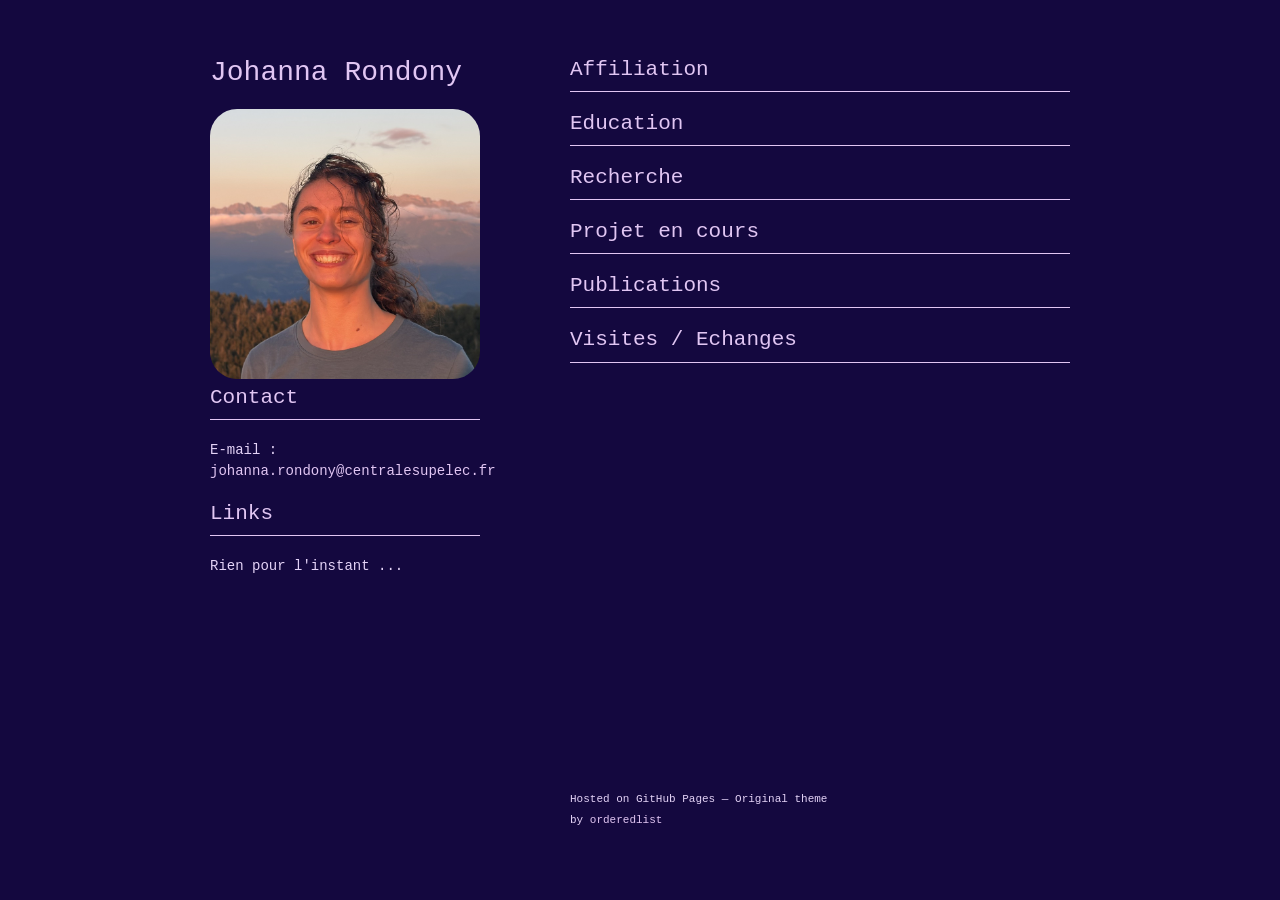
==== index.html @ 5a746d0a "bord de l'image arrondie" ====
<!doctype html>
<html>
  <head>
    <meta charset="utf-8">
    <meta http-equiv="X-UA-Compatible" content="chrome=1">
    <title>Johanna Rondony</title>

    <link rel="stylesheet" href="stylesheets/styles.css">
    <link rel="stylesheet" href="stylesheets/pygment_trac.css">
    <meta name="viewport" content="width=device-width">
    <!--[if lt IE 9]>
    <script src="//html5shiv.googlecode.com/svn/trunk/html5.js"></script>
    <![endif]-->
  </head>
  <body>
    <div class="wrapper">
      <header>
        <h1>Johanna Rondony</h1>

        <img src="jojo.jpeg" style="border-radius: 10%;">

        <h2>Contact</h2>

        <p>E-mail : <br>
        <a href="mailto:johanna.rondony@centralesupelec.fr">johanna.rondony@centralesupelec.fr</a></p>
        
        <h2>Links</h2>
        <p> Rien pour l'instant ...</p>
      </header>
      <section>
        <h2>Affiliation</h2>

        

        <h2>Education</h2>


        <h2>Recherche</h2>


        <h2>Projet en cours</h2>

        <h2>Publications</h2>

        <h2>Visites / Echanges</h2>

        <footer>
          <p><small>Hosted on GitHub Pages &mdash; Original theme by <a href="https://github.com/orderedlist">orderedlist</a></small></p>
        </footer>
      </section>
    </div>
    <script src="javascripts/scale.fix.js"></script>
  </body>
</html>
---- stylesheets/styles.css ----
body {
  background-color: #14083f;
  padding:50px;
  font: 14px/1.5 Monaco, 'Courier New', Courier, monospace, -apple-system, BlinkMacSystemFont, "Segoe UI", Roboto, Oxygen, Ubuntu, Cantarell, "Fira Sans", "Droid Sans", "Helvetica Neue", Arial, sans-serif;
  color:#e4d3f7;
  font-weight:400;
}

h1, h2, h3, h4, h5, h6 {
  color:#e1c6f3;
  margin:0 0 20px;
}

p, ul, ol, table, pre, dl {
  margin:0 0 20px;
}

h1, h2, h3 {
  line-height:1.1;
}

h1 {
  font-size:28px;
  font-weight: 500;
}

h2 {
  color:#e1c6f3;
  font-weight: 500;
}
h2::after {
  content: '';
  display: block;
  width: 100%;
  height: 1px;
  background-color: #e1c6f3;
  margin-top: 10px;
}


h3, h4, h5, h6 {
  color:#e1c6f3;
  font-weight: 500;
}

a {
  color:#e1c6f3;
  text-decoration:none;
}

a:hover {
  color:#e1c6f3;
}

a small {
  font-size:11px;
  color:#e1c6f3;
  margin-top:-0.3em;
  display:block;
}

a:hover small {
  color:#e1c6f3;
}

.wrapper {
  width:860px;
  margin:0 auto;
}

blockquote {
  border-left:1px solid #e5e5e5;
  margin:0;
  padding:0 0 0 20px;
  font-style:italic;
}

code, pre {
  font-family:Monaco, Bitstream Vera Sans Mono, Lucida Console, Terminal, Consolas, Liberation Mono, DejaVu Sans Mono, Courier New, monospace;
  color:#333;
}

pre {
  padding:8px 15px;
  background: #f8f8f8;
  border-radius:5px;
  border:1px solid #e5e5e5;
  overflow-x: auto;
}

table {
  width:100%;
  border-collapse:collapse;
}

th, td {
  text-align:left;
  padding:5px 10px;
  border-bottom:1px solid #e5e5e5;
}

dt {
  color:#444;
  font-weight:500;
}

th {
  color:#444;
}

img {
  max-width:100%;
}

header {
  width:270px;
  float:left;
  position:fixed;
  -webkit-font-smoothing:subpixel-antialiased;
}

header ul {
  list-style:none;
  height:40px;
  padding:0;
  background: #f4f4f4;
  border-radius:5px;
  border:1px solid #e0e0e0;
  width:270px;
}

header li {
  width:89px;
  float:left;
  border-right:1px solid #e0e0e0;
  height:40px;
}

header li:first-child a {
  border-radius:5px 0 0 5px;
}

header li:last-child a {
  border-radius:0 5px 5px 0;
}

header ul a {
  line-height:1;
  font-size:11px;
  color:#999;
  display:block;
  text-align:center;
  padding-top:6px;
  height:34px;
}

header ul a:hover {
  color:#999;
}

header ul a:active {
  background-color:#f0f0f0;
}

strong {
  color:#222;
  font-weight:500;
}

header ul li + li + li {
  border-right:none;
  width:89px;
}

header ul a strong {
  font-size:14px;
  display:block;
  color:#222;
}

section {
  width:500px;
  float:right;
  padding-bottom:50px;
}

small {
  font-size:11px;
}

hr {
  border:0;
  background:#e5e5e5;
  height:1px;
  margin:0 0 20px;
}

footer {
  width:270px;
  float:left;
  position:fixed;
  bottom:50px;
  -webkit-font-smoothing:subpixel-antialiased;
}

@media print, screen and (max-width: 960px) {

  div.wrapper {
    width:auto;
    margin:0;
  }

  header, section, footer {
    float:none;
    position:static;
    width:auto;
  }

  header {
    padding-right:320px;
  }

  section {
    border:1px solid #e5e5e5;
    border-width:1px 0;
    padding:20px 0;
    margin:0 0 20px;
  }

  header a small {
    display:inline;
  }

  header ul {
    position:absolute;
    right:50px;
    top:52px;
  }
}

@media print, screen and (max-width: 720px) {
  body {
    word-wrap:break-word;
  }

  header {
    padding:0;
  }

  header ul, header p.view {
    position:static;
  }

  pre, code {
    word-wrap:normal;
  }
}

@media print, screen and (max-width: 480px) {
  body {
    padding:15px;
  }

  header ul {
    width:99%;
  }

  header li, header ul li + li + li {
    width:33%;
  }
}

@media print {
  body {
    padding:0.4in;
    font-size:12pt;
    color:#444;
  }
}
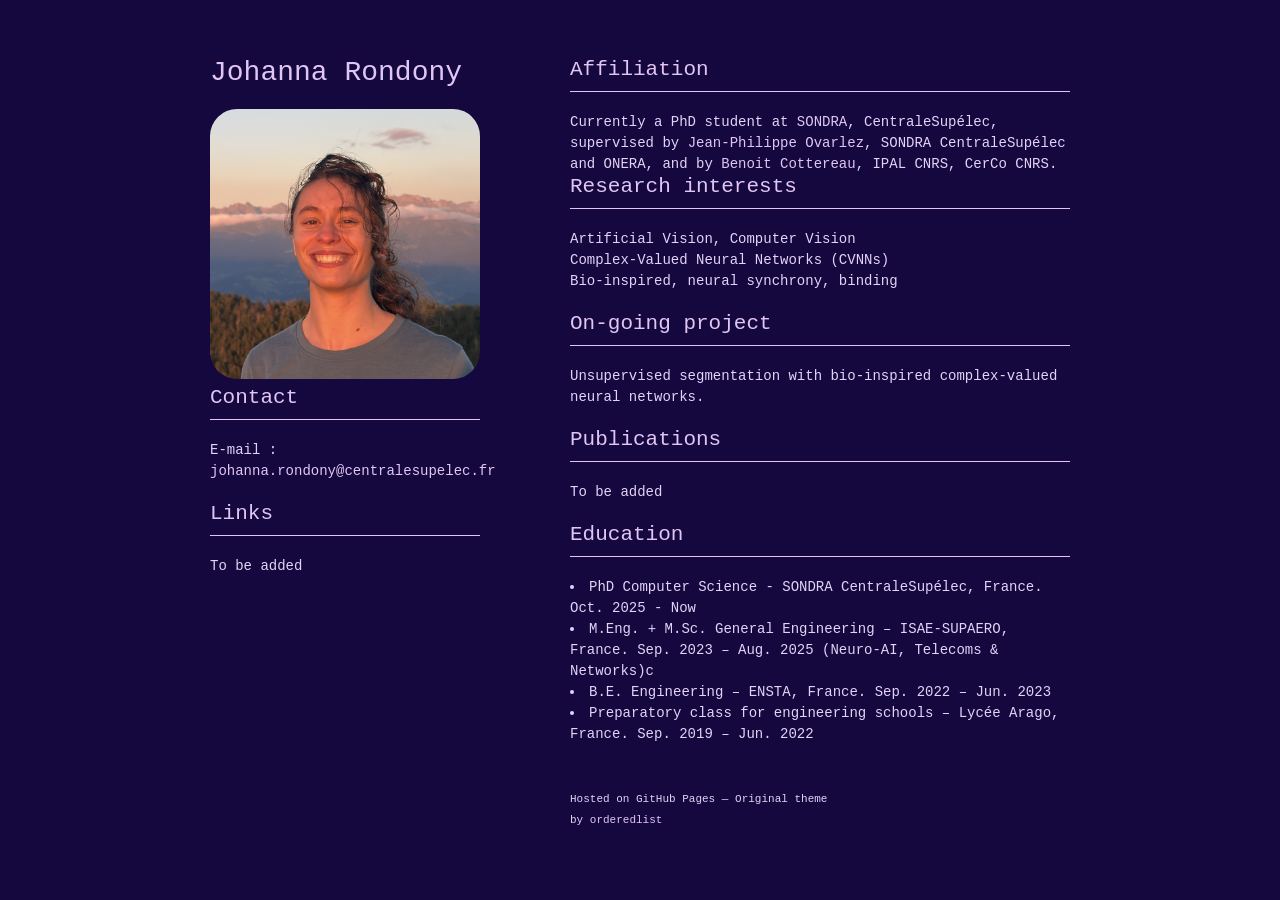
==== commit f41e5da2: "content added" ====
--- a/index.html
+++ b/index.html
@@ -25,24 +25,33 @@
         <a href="mailto:johanna.rondony@centralesupelec.fr">johanna.rondony@centralesupelec.fr</a></p>
         
         <h2>Links</h2>
-        <p> Rien pour l'instant ...</p>
+        <p>To be added</p>
       </header>
       <section>
         <h2>Affiliation</h2>
+        Currently a PhD student at <a href="https://sondra.fr">SONDRA</a>, CentraleSupélec, 
+        supervised by <a href="https://www.jeanphilippeovarlez.com/index.html">Jean-Philippe Ovarlez</a>, SONDRA CentraleSupélec and ONERA,
+        and by <a href="https://ipal.cnrs.fr/benoit-cottereau-personal-page/">Benoit Cottereau</a>, IPAL CNRS, CerCo CNRS.
 
-        
+        <h2>Research interests</h2>
+        <p>Artificial Vision, Computer Vision <br>
+          Complex-Valued Neural Networks (CVNNs) <br>
+        Bio-inspired, neural synchrony, binding</p>
+
+        <h2>On-going project</h2>
+        <p>Unsupervised segmentation with bio-inspired complex-valued neural networks.</p>
+
+        <h2>Publications</h2>
+        <p>To be added</p>
 
         <h2>Education</h2>
-
-
-        <h2>Recherche</h2>
-
-
-        <h2>Projet en cours</h2>
-
-        <h2>Publications</h2>
-
-        <h2>Visites / Echanges</h2>
+        <uvl>
+          <li>PhD Computer Science - SONDRA CentraleSupélec, France. Oct. 2025 - Now</li>
+          <li>M.Eng. + M.Sc. General Engineering – ISAE-SUPAERO, France. Sep. 2023 – Aug. 2025
+            (Neuro-AI, Telecoms & Networks)c</li>
+          <li>B.E. Engineering – ENSTA, France. Sep. 2022 – Jun. 2023</li>
+          <li>Preparatory class for engineering schools – Lycée Arago, France. Sep. 2019 – Jun. 2022</li>
+        </uvl>
 
         <footer>
           <p><small>Hosted on GitHub Pages &mdash; Original theme by <a href="https://github.com/orderedlist">orderedlist</a></small></p>
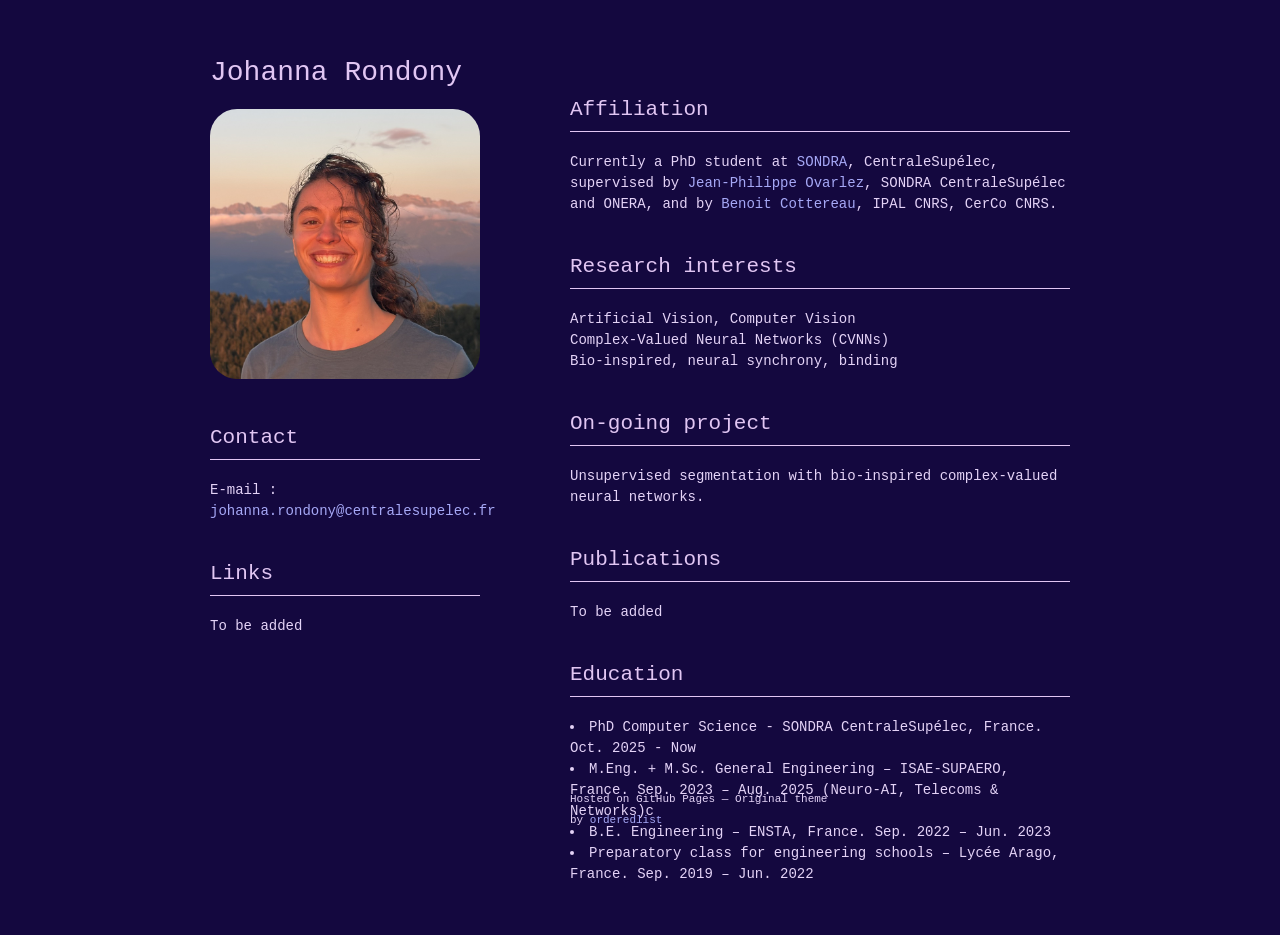
==== commit 3f9c450e: "favicon, couleur url, espacement" ====
--- a/index.html
+++ b/index.html
@@ -8,6 +8,7 @@
     <link rel="stylesheet" href="stylesheets/styles.css">
     <link rel="stylesheet" href="stylesheets/pygment_trac.css">
     <meta name="viewport" content="width=device-width">
+    <link rel="shortcut icon" type="image/x-icon" href="/favicon.ico">
     <!--[if lt IE 9]>
     <script src="//html5shiv.googlecode.com/svn/trunk/html5.js"></script>
     <![endif]-->
--- a/stylesheets/styles.css
+++ b/stylesheets/styles.css
@@ -27,6 +27,7 @@
 h2 {
   color:#e1c6f3;
   font-weight: 500;
+  margin-top: 40px;
 }
 h2::after {
   content: '';
@@ -44,12 +45,12 @@
 }
 
 a {
-  color:#e1c6f3;
+  color:#a6a8f6;
   text-decoration:none;
 }
 
 a:hover {
-  color:#e1c6f3;
+  color:#a6a8f6;
 }
 
 a small {
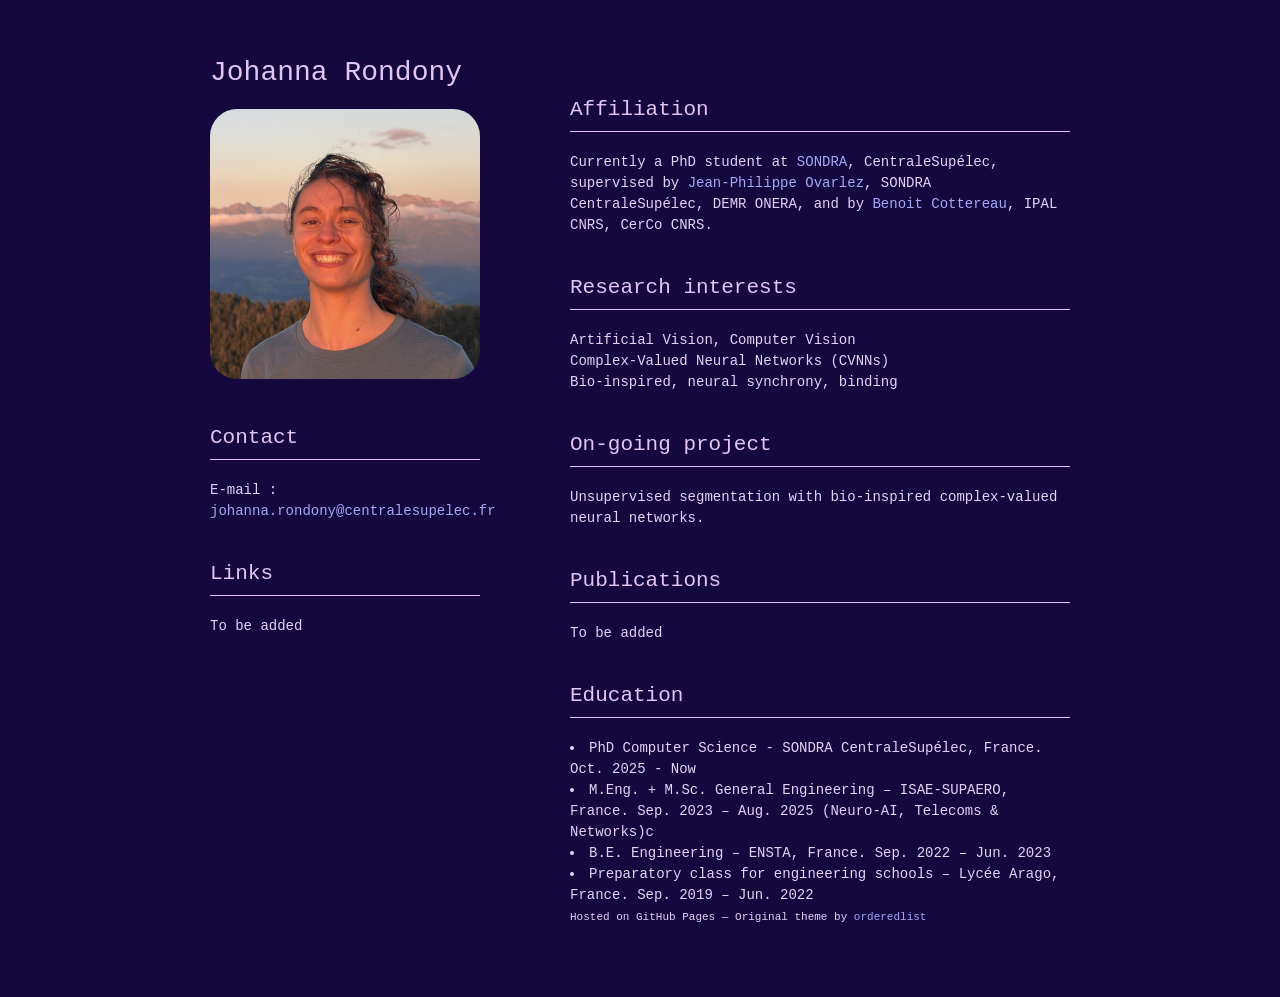
==== commit 3c6e67f7: "plus de footer" ====
--- a/index.html
+++ b/index.html
@@ -31,7 +31,7 @@
       <section>
         <h2>Affiliation</h2>
         Currently a PhD student at <a href="https://sondra.fr">SONDRA</a>, CentraleSupélec, 
-        supervised by <a href="https://www.jeanphilippeovarlez.com/index.html">Jean-Philippe Ovarlez</a>, SONDRA CentraleSupélec and ONERA,
+        supervised by <a href="https://www.jeanphilippeovarlez.com/index.html">Jean-Philippe Ovarlez</a>, SONDRA CentraleSupélec, DEMR ONERA,
         and by <a href="https://ipal.cnrs.fr/benoit-cottereau-personal-page/">Benoit Cottereau</a>, IPAL CNRS, CerCo CNRS.
 
         <h2>Research interests</h2>
@@ -54,9 +54,7 @@
           <li>Preparatory class for engineering schools – Lycée Arago, France. Sep. 2019 – Jun. 2022</li>
         </uvl>
 
-        <footer>
-          <p><small>Hosted on GitHub Pages &mdash; Original theme by <a href="https://github.com/orderedlist">orderedlist</a></small></p>
-        </footer>
+        <p><small>Hosted on GitHub Pages &mdash; Original theme by <a href="https://github.com/orderedlist">orderedlist</a></small></p>
       </section>
     </div>
     <script src="javascripts/scale.fix.js"></script>
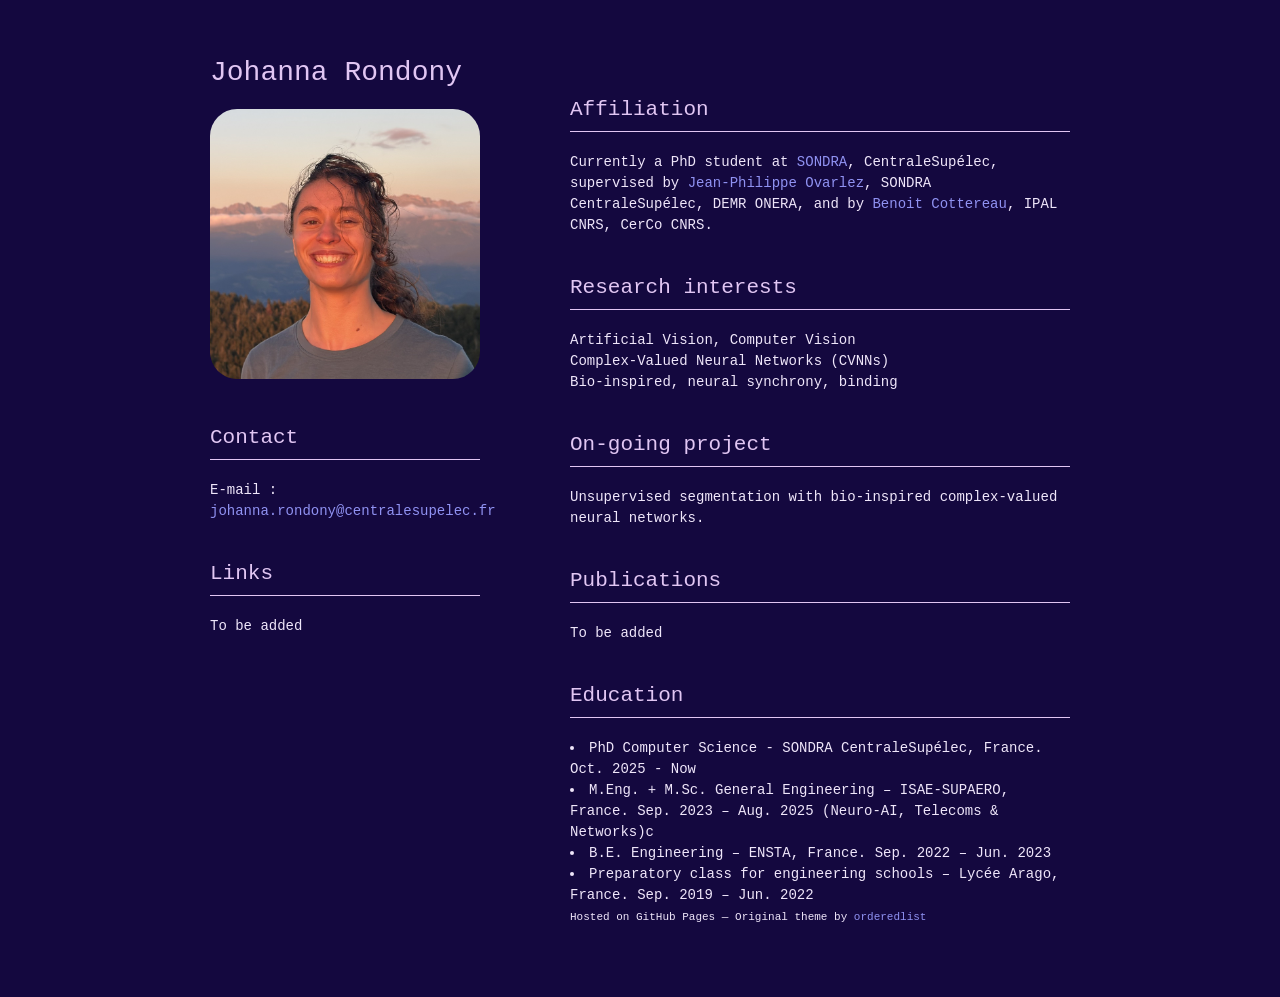
==== commit 8eeecdea: "des icones" ====
--- a/index.html
+++ b/index.html
@@ -9,6 +9,10 @@
     <link rel="stylesheet" href="stylesheets/pygment_trac.css">
     <meta name="viewport" content="width=device-width">
     <link rel="shortcut icon" type="image/x-icon" href="/favicon.ico">
+    <link rel="apple-touch-icon" href="/apple-touch-icon.png"> 
+    <link rel="icon" type="image/png" sizes="32x32" href="/favicon-32x32.png">
+    <link rel="icon" type="image/png" sizes="16x16" href="/favicon-16x16.png">
+    <link rel="manifest" href="/site.webmanifest">
     <!--[if lt IE 9]>
     <script src="//html5shiv.googlecode.com/svn/trunk/html5.js"></script>
     <![endif]-->
@@ -30,9 +34,9 @@
       </header>
       <section>
         <h2>Affiliation</h2>
-        Currently a PhD student at <a href="https://sondra.fr">SONDRA</a>, CentraleSupélec, 
+        <p>Currently a PhD student at <a href="https://sondra.fr">SONDRA</a>, CentraleSupélec, 
         supervised by <a href="https://www.jeanphilippeovarlez.com/index.html">Jean-Philippe Ovarlez</a>, SONDRA CentraleSupélec, DEMR ONERA,
-        and by <a href="https://ipal.cnrs.fr/benoit-cottereau-personal-page/">Benoit Cottereau</a>, IPAL CNRS, CerCo CNRS.
+        and by <a href="https://ipal.cnrs.fr/benoit-cottereau-personal-page/">Benoit Cottereau</a>, IPAL CNRS, CerCo CNRS.</p>
 
         <h2>Research interests</h2>
         <p>Artificial Vision, Computer Vision <br>
--- a/stylesheets/styles.css
+++ b/stylesheets/styles.css
@@ -2,7 +2,7 @@
   background-color: #14083f;
   padding:50px;
   font: 14px/1.5 Monaco, 'Courier New', Courier, monospace, -apple-system, BlinkMacSystemFont, "Segoe UI", Roboto, Oxygen, Ubuntu, Cantarell, "Fira Sans", "Droid Sans", "Helvetica Neue", Arial, sans-serif;
-  color:#e4d3f7;
+  color:#efe6fa;
   font-weight:400;
 }
 
@@ -45,23 +45,23 @@
 }
 
 a {
-  color:#a6a8f6;
+  color:#9092f2;
   text-decoration:none;
 }
 
 a:hover {
-  color:#a6a8f6;
+  color:#9092f2;
 }
 
 a small {
   font-size:11px;
-  color:#e1c6f3;
+  color:#9092f2;
   margin-top:-0.3em;
   display:block;
 }
 
 a:hover small {
-  color:#e1c6f3;
+  color:#9092f2;
 }
 
 .wrapper {
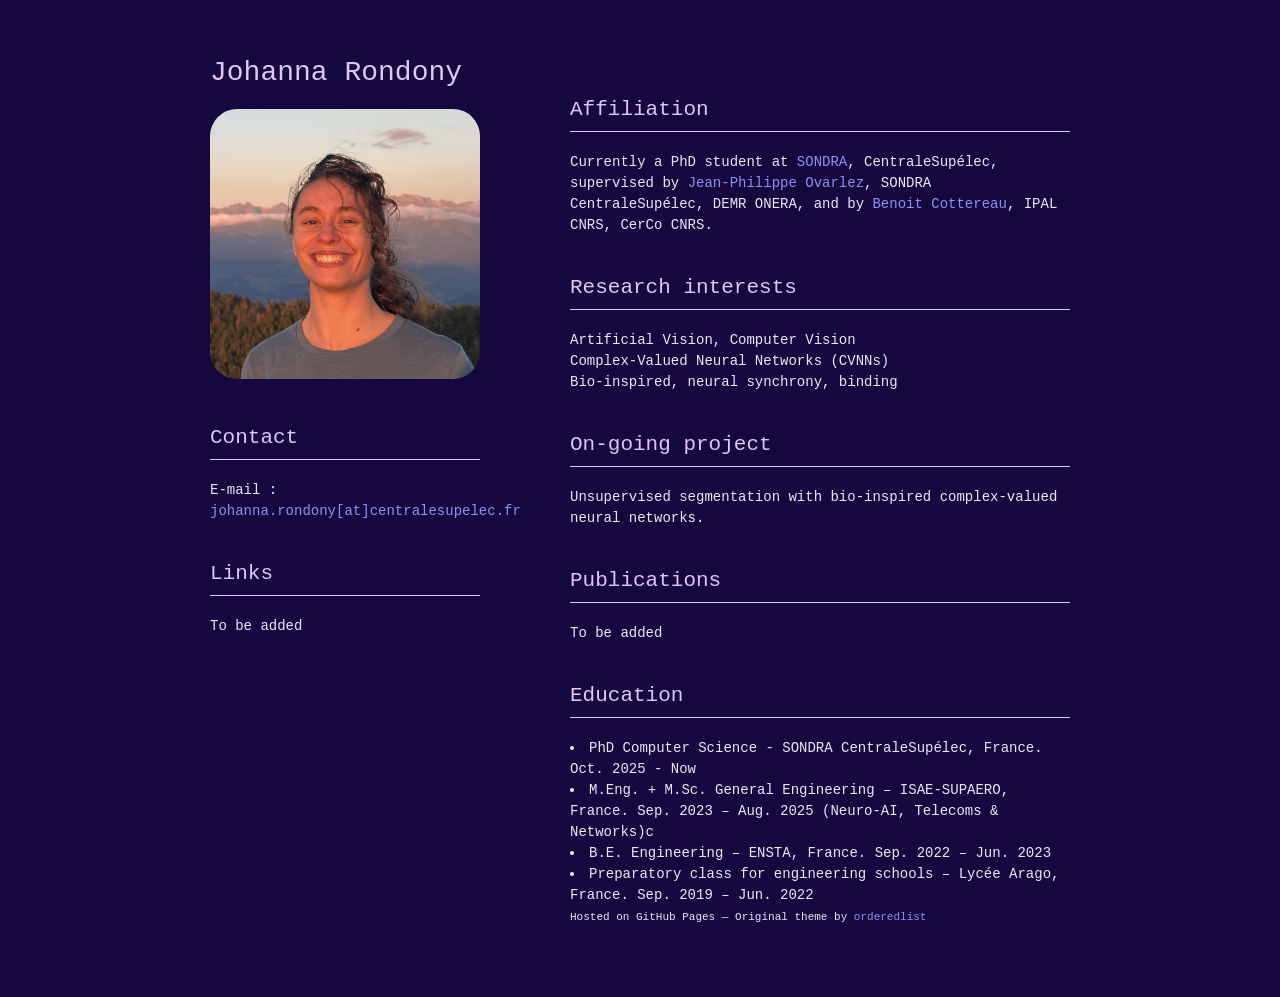
==== commit 411327d9: "addresse mail" ====
--- a/index.html
+++ b/index.html
@@ -27,7 +27,7 @@
         <h2>Contact</h2>
 
         <p>E-mail : <br>
-        <a href="mailto:johanna.rondony@centralesupelec.fr">johanna.rondony@centralesupelec.fr</a></p>
+        <a href="mailto:johanna.rondony@centralesupelec.fr">johanna.rondony[at]centralesupelec.fr</a></p>
         
         <h2>Links</h2>
         <p>To be added</p>
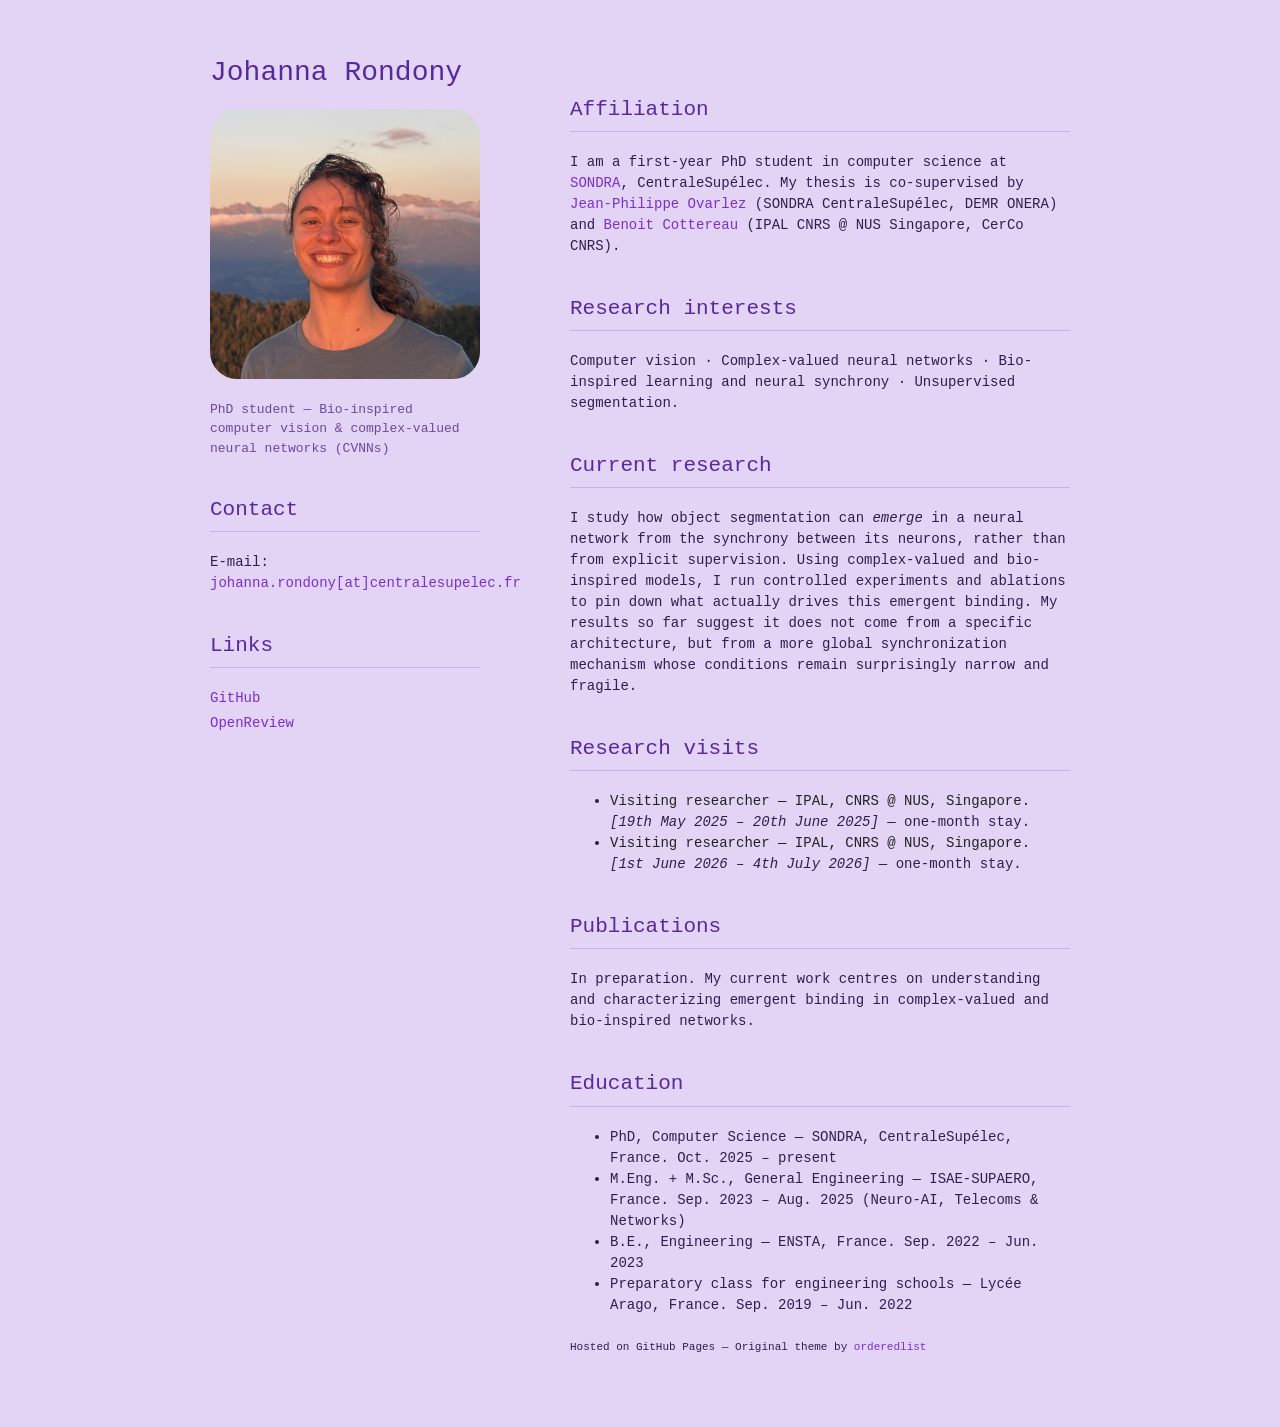
==== commit 66c6e9be: "Redesign content, light purple theme, and add SEO/discoverability - Light lilac theme, plain (un-box" ====
--- a/index.html
+++ b/index.html
@@ -1,15 +1,51 @@
 <!doctype html>
-<html>
+<html lang="en">
   <head>
     <meta charset="utf-8">
     <meta http-equiv="X-UA-Compatible" content="chrome=1">
-    <title>Johanna Rondony</title>
+    <title>Johanna Rondony — PhD student, bio-inspired computer vision</title>
+    <meta name="description" content="Johanna Rondony is a PhD student at SONDRA, CentraleSupélec, working on bio-inspired and complex-valued neural networks for unsupervised segmentation and neural synchrony, with IPAL CNRS @ NUS Singapore.">
+    <meta name="author" content="Johanna Rondony">
+    <link rel="canonical" href="https://johannardy.github.io/">
+
+    <!-- Open Graph / social link previews -->
+    <meta property="og:type" content="profile">
+    <meta property="og:title" content="Johanna Rondony — PhD student">
+    <meta property="og:description" content="PhD student at SONDRA, CentraleSupélec. Bio-inspired and complex-valued neural networks, neural synchrony, unsupervised segmentation.">
+    <meta property="og:url" content="https://johannardy.github.io/">
+    <meta property="og:image" content="https://johannardy.github.io/jojo.jpeg">
+    <meta name="twitter:card" content="summary">
+
+    <!-- Structured data: tells search engines this page is about a person -->
+    <script type="application/ld+json">
+    {
+      "@context": "https://schema.org",
+      "@type": "Person",
+      "name": "Johanna Rondony",
+      "url": "https://johannardy.github.io/",
+      "image": "https://johannardy.github.io/jojo.jpeg",
+      "jobTitle": "PhD student",
+      "affiliation": {
+        "@type": "Organization",
+        "name": "SONDRA, CentraleSupélec"
+      },
+      "alumniOf": [
+        { "@type": "Organization", "name": "ISAE-SUPAERO" },
+        { "@type": "Organization", "name": "ENSTA" }
+      ],
+      "knowsAbout": ["Computer vision", "Complex-valued neural networks", "Bio-inspired learning", "Neural synchrony", "Unsupervised segmentation"],
+      "sameAs": [
+        "https://github.com/johannardy",
+        "https://openreview.net/profile?id=%7EJohanna_Rondony1"
+      ]
+    }
+    </script>
 
     <link rel="stylesheet" href="stylesheets/styles.css">
     <link rel="stylesheet" href="stylesheets/pygment_trac.css">
     <meta name="viewport" content="width=device-width">
     <link rel="shortcut icon" type="image/x-icon" href="/favicon.ico">
-    <link rel="apple-touch-icon" href="/apple-touch-icon.png"> 
+    <link rel="apple-touch-icon" href="/apple-touch-icon.png">
     <link rel="icon" type="image/png" sizes="32x32" href="/favicon-32x32.png">
     <link rel="icon" type="image/png" sizes="16x16" href="/favicon-16x16.png">
     <link rel="manifest" href="/site.webmanifest">
@@ -22,41 +58,55 @@
       <header>
         <h1>Johanna Rondony</h1>
 
-        <img src="jojo.jpeg" style="border-radius: 10%;">
+        <img src="jojo.jpeg" alt="Johanna Rondony" style="border-radius: 10%;">
+
+        <p class="tagline">PhD student — Bio-inspired computer vision &amp; complex-valued neural networks (CVNNs)</p>
 
         <h2>Contact</h2>
+        <p>E-mail:<br>
+        <a href="mailto:johanna.rondony@centralesupelec.fr">johanna.rondony[at]centralesupelec.fr</a></p>
 
-        <p>E-mail : <br>
-        <a href="mailto:johanna.rondony@centralesupelec.fr">johanna.rondony[at]centralesupelec.fr</a></p>
-        
         <h2>Links</h2>
-        <p>To be added</p>
+        <ul class="links">
+          <li><a href="https://github.com/johannardy">GitHub</a></li>
+          <li><a href="https://openreview.net/profile?id=%7EJohanna_Rondony1">OpenReview</a></li>
+        </ul>
       </header>
       <section>
         <h2>Affiliation</h2>
-        <p>Currently a PhD student at <a href="https://sondra.fr">SONDRA</a>, CentraleSupélec, 
-        supervised by <a href="https://www.jeanphilippeovarlez.com/index.html">Jean-Philippe Ovarlez</a>, SONDRA CentraleSupélec, DEMR ONERA,
-        and by <a href="https://ipal.cnrs.fr/benoit-cottereau-personal-page/">Benoit Cottereau</a>, IPAL CNRS, CerCo CNRS.</p>
+        <p>I am a first-year PhD student in computer science at <a href="https://sondra.fr">SONDRA</a>, CentraleSupélec.
+        My thesis is co-supervised by <a href="https://www.jeanphilippeovarlez.com/index.html">Jean-Philippe Ovarlez</a>
+        (SONDRA CentraleSupélec, DEMR ONERA) and <a href="https://ipal.cnrs.fr/benoit-cottereau-personal-page/">Benoit Cottereau</a>
+        (IPAL CNRS @ NUS Singapore, CerCo CNRS).</p>
 
         <h2>Research interests</h2>
-        <p>Artificial Vision, Computer Vision <br>
-          Complex-Valued Neural Networks (CVNNs) <br>
-        Bio-inspired, neural synchrony, binding</p>
+        <p>Computer vision · Complex-valued neural networks · Bio-inspired learning and neural synchrony · Unsupervised segmentation.</p>
 
-        <h2>On-going project</h2>
-        <p>Unsupervised segmentation with bio-inspired complex-valued neural networks.</p>
+        <h2>Current research</h2>
+        <p>I study how object segmentation can <em>emerge</em> in a neural network from the synchrony between its neurons,
+        rather than from explicit supervision. Using complex-valued and bio-inspired models, I run controlled experiments
+        and ablations to pin down what actually drives this emergent binding. My results so far suggest it does not come
+        from a specific architecture, but from a more global synchronization mechanism whose conditions remain
+        surprisingly narrow and fragile.</p>
+
+        <h2>Research visits</h2>
+        <ul>
+          <li><strong>Visiting researcher — IPAL, CNRS @ NUS, Singapore.</strong> <em>[19th May 2025 – 20th June 2025]</em> — one-month stay.</li>
+          <li><strong>Visiting researcher — IPAL, CNRS @ NUS, Singapore.</strong> <em>[1st June 2026 – 4th July 2026]</em> — one-month stay.</li>
+        </ul>
 
         <h2>Publications</h2>
-        <p>To be added</p>
+        <p>In preparation. My current work centres on understanding and characterizing emergent binding in
+        complex-valued and bio-inspired networks.</p>
 
         <h2>Education</h2>
-        <uvl>
-          <li>PhD Computer Science - SONDRA CentraleSupélec, France. Oct. 2025 - Now</li>
-          <li>M.Eng. + M.Sc. General Engineering – ISAE-SUPAERO, France. Sep. 2023 – Aug. 2025
-            (Neuro-AI, Telecoms & Networks)c</li>
-          <li>B.E. Engineering – ENSTA, France. Sep. 2022 – Jun. 2023</li>
-          <li>Preparatory class for engineering schools – Lycée Arago, France. Sep. 2019 – Jun. 2022</li>
-        </uvl>
+        <ul>
+          <li>PhD, Computer Science — SONDRA, CentraleSupélec, France. Oct. 2025 – present</li>
+          <li>M.Eng. + M.Sc., General Engineering — ISAE-SUPAERO, France. Sep. 2023 – Aug. 2025
+            (Neuro-AI, Telecoms &amp; Networks)</li>
+          <li>B.E., Engineering — ENSTA, France. Sep. 2022 – Jun. 2023</li>
+          <li>Preparatory class for engineering schools — Lycée Arago, France. Sep. 2019 – Jun. 2022</li>
+        </ul>
 
         <p><small>Hosted on GitHub Pages &mdash; Original theme by <a href="https://github.com/orderedlist">orderedlist</a></small></p>
       </section>
--- a/stylesheets/styles.css
+++ b/stylesheets/styles.css
@@ -1,13 +1,13 @@
 body {
-  background-color: #14083f;
+  background-color: #e3d3f5;
   padding:50px;
   font: 14px/1.5 Monaco, 'Courier New', Courier, monospace, -apple-system, BlinkMacSystemFont, "Segoe UI", Roboto, Oxygen, Ubuntu, Cantarell, "Fira Sans", "Droid Sans", "Helvetica Neue", Arial, sans-serif;
-  color:#efe6fa;
+  color:#2d1f4d;
   font-weight:400;
 }
 
 h1, h2, h3, h4, h5, h6 {
-  color:#e1c6f3;
+  color:#56299c;
   margin:0 0 20px;
 }
 
@@ -25,7 +25,7 @@
 }
 
 h2 {
-  color:#e1c6f3;
+  color:#56299c;
   font-weight: 500;
   margin-top: 40px;
 }
@@ -34,34 +34,74 @@
   display: block;
   width: 100%;
   height: 1px;
-  background-color: #e1c6f3;
+  background-color: #c9aef0;
   margin-top: 10px;
 }
 
 
 h3, h4, h5, h6 {
-  color:#e1c6f3;
+  color:#56299c;
   font-weight: 500;
 }
 
 a {
-  color:#9092f2;
+  color:#7a30c9;
   text-decoration:none;
+  transition: color .15s ease;
 }
 
 a:hover {
-  color:#9092f2;
+  color:#56299c;
+  text-decoration:underline;
 }
 
 a small {
   font-size:11px;
-  color:#9092f2;
+  color:#7a30c9;
   margin-top:-0.3em;
   display:block;
 }
 
 a:hover small {
-  color:#9092f2;
+  color:#56299c;
+}
+
+p.tagline {
+  color:#6b4a99;
+  font-size:13px;
+  margin:14px 0 6px;
+}
+
+ul.links {
+  list-style:none;
+  padding:0;
+  margin:0 0 20px;
+  background:none;
+  border:none;
+  height:auto;
+  width:auto;
+}
+
+ul.links li {
+  margin:0 0 4px;
+  float:none;
+  width:auto;
+  height:auto;
+  border:none;
+}
+
+ul.links a {
+  display:inline;
+  text-align:left;
+  font-size:14px;
+  line-height:1.5;
+  height:auto;
+  padding:0;
+  color:#7a30c9;
+}
+
+ul.links a:hover {
+  color:#56299c;
 }
 
 .wrapper {
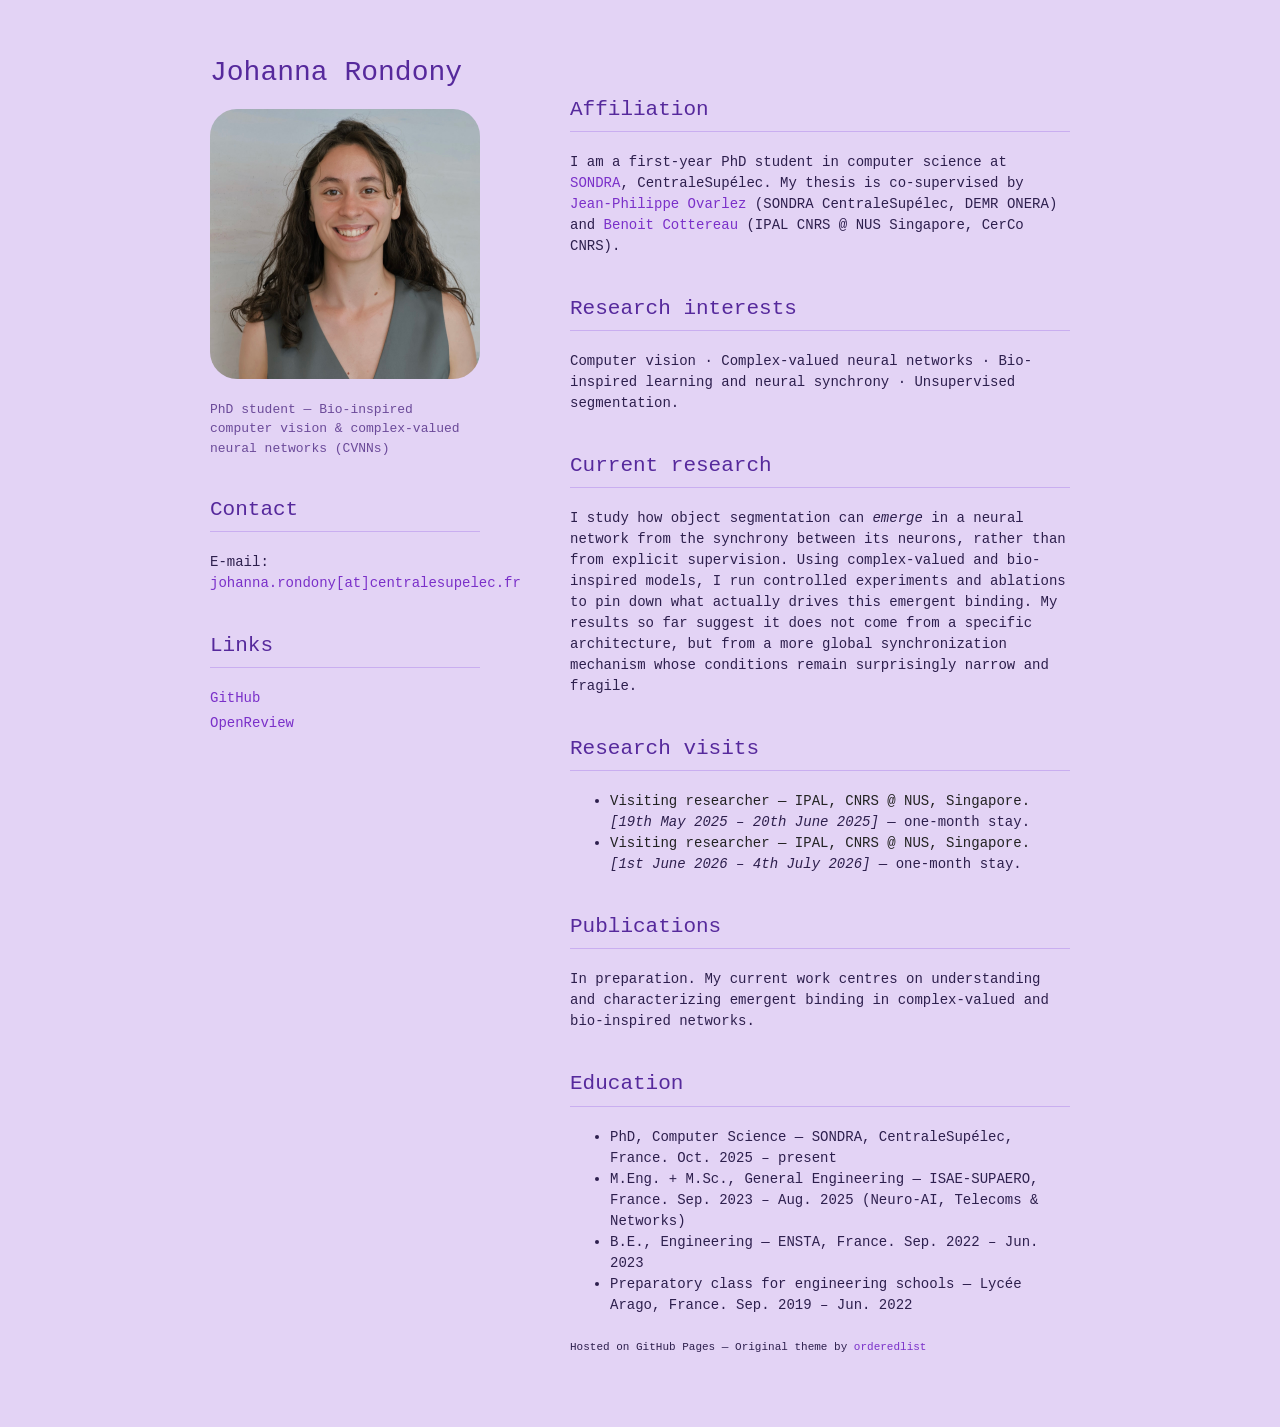
==== commit 1a9b5265: "nouvelle pdp" ====
--- a/index.html
+++ b/index.html
@@ -13,7 +13,7 @@
     <meta property="og:title" content="Johanna Rondony — PhD student">
     <meta property="og:description" content="PhD student at SONDRA, CentraleSupélec. Bio-inspired and complex-valued neural networks, neural synchrony, unsupervised segmentation.">
     <meta property="og:url" content="https://johannardy.github.io/">
-    <meta property="og:image" content="https://johannardy.github.io/jojo.jpeg">
+    <meta property="og:image" content="https://johannardy.github.io/jojo_new.JPG">
     <meta name="twitter:card" content="summary">
 
     <!-- Structured data: tells search engines this page is about a person -->
@@ -23,7 +23,7 @@
       "@type": "Person",
       "name": "Johanna Rondony",
       "url": "https://johannardy.github.io/",
-      "image": "https://johannardy.github.io/jojo.jpeg",
+      "image": "https://johannardy.github.io/jojo_new.JPG",
       "jobTitle": "PhD student",
       "affiliation": {
         "@type": "Organization",
@@ -58,7 +58,7 @@
       <header>
         <h1>Johanna Rondony</h1>
 
-        <img src="jojo.jpeg" alt="Johanna Rondony" style="border-radius: 10%;">
+        <img src="jojo_new.JPG" alt="Johanna Rondony" style="border-radius: 10%;">
 
         <p class="tagline">PhD student — Bio-inspired computer vision &amp; complex-valued neural networks (CVNNs)</p>
 
